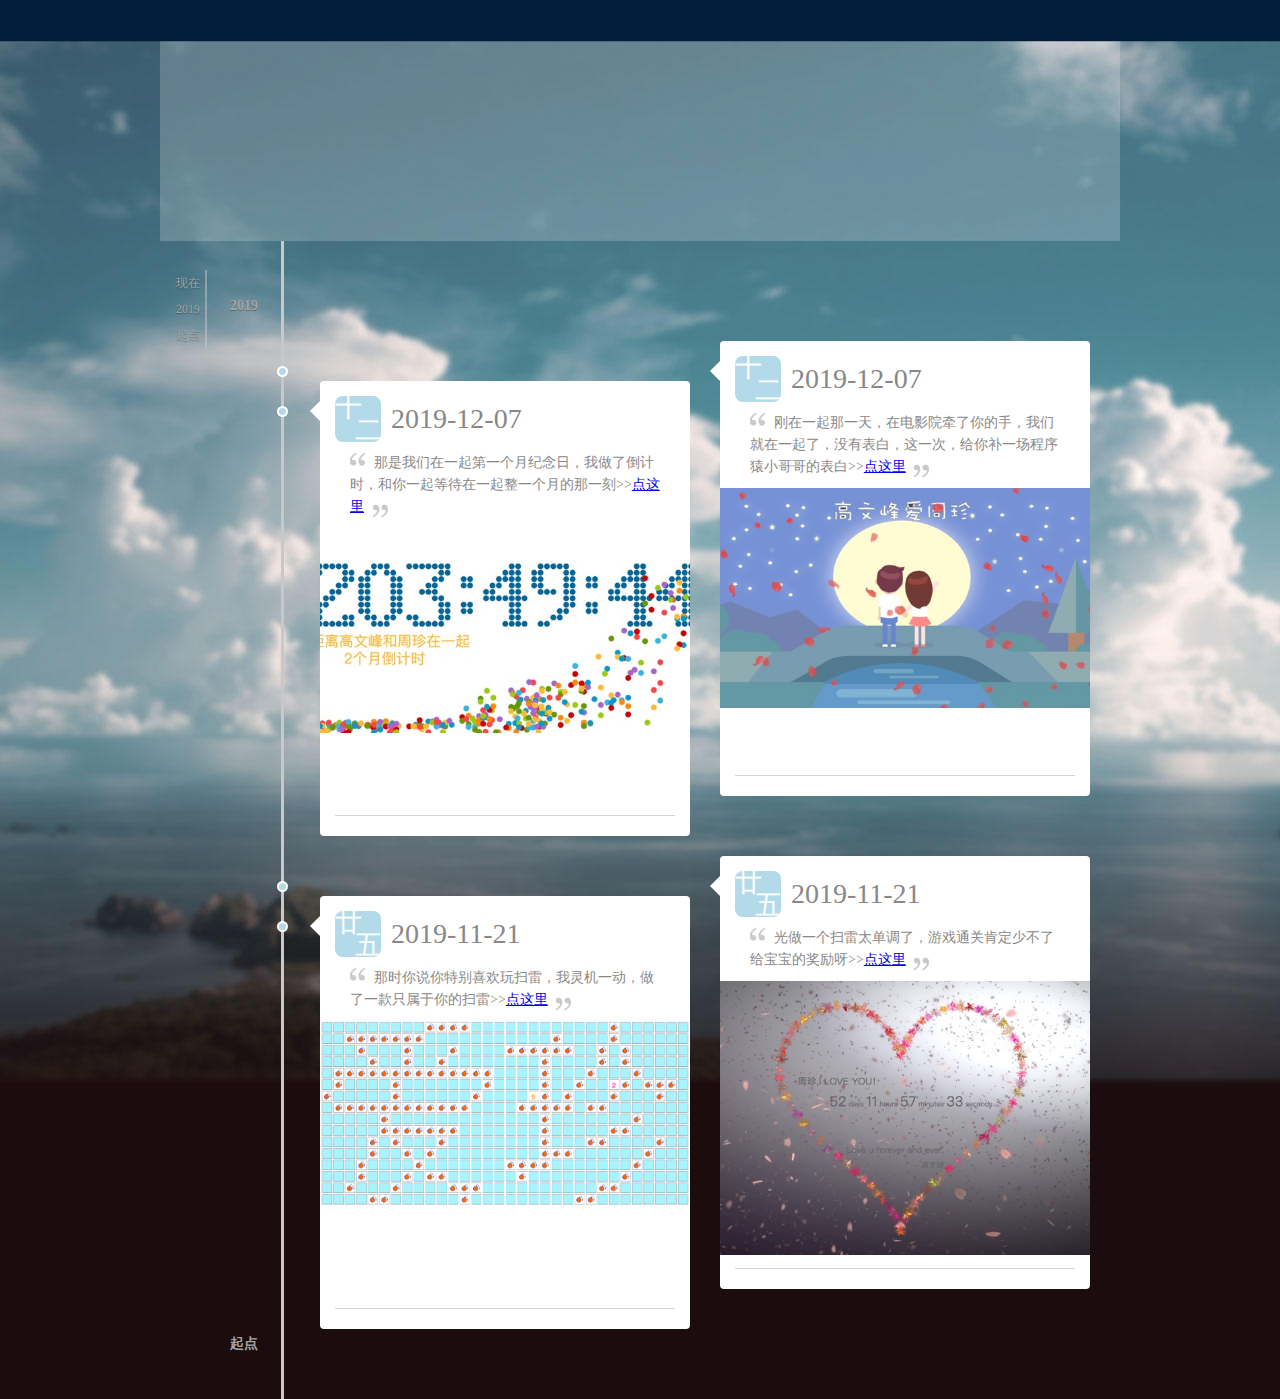
==== index.html @ 4633b2c7 "主页可以被github访问" ====
<html>
<head>
    <meta charset="utf-8">
    <title>love zhen</title>
    <style type="text/css">

        body{ background: #fff;margin: 0px;padding: 0;padding-top: 41px;background: url(images/1.jpg) #1c0c0f  center 0 no-repeat fixed;}

        .top{width: 100%;top:0px;height:41px;background-color: #001E3B;box-shadow: 0 1px 0 rgba(0, 0, 0, 0.2);position: fixed;z-index: 999;}
        .header{height: 200px;background-color: rgba(255,255,255,.2);width: 960px;margin: 0px auto;}

        .container{width: 960px;min-width:960px;margin: 0px auto;position: relative;}
        .hide{display: none;}
        .clear{clear: both;height: 40px}


        .scrubber {position: absolute;top: 29px;left: 0px;width: 47px;z-index: 999}
        .scrubber a{
            height: 26px;line-height: 26px;
            padding-right: 5px;font-size: 12px;
            color: #a5a5a5;text-decoration: none; display: block;
            border-right:2px solid #c8c8c8;
            border-right-color: rgba(200,200,200,.5);
            text-shadow: 0 1px 1px rgba(0,0,0,.3);
            text-align: right;
        }
        .scrubber a:hover,
        .scrubber a.cur{border-right-color: #7ebad0;color: #7ebad0;font-weight: bold;}
        .scrubber a:hover{text-decoration: underline;}
        .scrubber a.cur:hover{text-decoration: none;}
        
        .spine{display: block;width: 3px;height: 100%;background: #eee;}

        #scrubber  .s_month{display: none;}


        .content{min-height:1000px;padding-left: 160px;padding-top:50px;background:url(images/spine.png) repeat-y  121px 0;position: relative;}

        .c_year{
            height:30px;line-height: 30px;
            color: #a5a5a5;text-shadow: 0 1px 1px rgba(0,0,0,.3);font-weight: bold;font-size: 14px;
            position: relative;left:-90px;
            clear: both;
        }

        .c_item{width:370px;background: #fff;height: auto;margin: 20px 30px 0 0;position: relative;border-radius: 4px;color: #888;}
        .c_item_left{float: left;}
        .c_item_first{margin-top: -20px;}
        .c_item_right{float: right;}
        .c_item_right .c_i_icon_dot{left: -443px;}

        .c_i_icon_arrow{
            position: absolute;
            height: 0px;
            border-color: transparent #e2e2e2 transparent transparent;
            border-width: 10px 10px 10px 0;
            border-style: dashed solid dashed dashed;
            border-right-color: #fff;
            left: -10px;top: 20px;
        }
        .c_i_icon_dot{
            width: 11px;
            height: 11px;
            border-radius: 11px;
            position: absolute;
            left: -43px;top: 25px;   
            background: #fff;
        }
        .c_i_icon_dot_child{
            width: 7px;
            height: 7px;
            border-radius: 7px;
            position: absolute;
            left: 2px;top: 2px;   
            background: #b3dae9;
        }

        .c_i_head{padding: 15px 15px 0px 15px;}

        .c_i_head_title{height: 46px;line-height: 46px;font-size: 28px;padding: 0px 0px 10px 56px;position: relative;}
        .c_i_head_intro{
            margin-bottom: 10px;
            font-size: 14px;
            line-height: 22px;
            padding: 0 15px;
        }
        .c_i_head_title_icon{
            width: 46px;height: 46px;background-color: #b3dae9;border-radius: 8px;position: absolute;left: 0px;top: 0px;
            overflow: hidden;
            color:#fff;
            font-size: 27px;
            line-height: 23px;
        }
        .c_i_media{padding-bottom: 10px;height: 277px;overflow: hidden;}
        .c_i_footer{padding: 10px 15px;margin: 0px 15px;border-top: 1px solid #d6d6d6;font-size: 12px;color: #b2b2b2;}
        
        .c_i_footer_info{}
        .c_i_footer_info .ui_ico{
            width: 20px;
            height: 20px;
            vertical-align: middle;
            visibility: visible;
        }
        .c_i_footer_like{line-height: 20px;padding-top: 5px;}

        .c_i_footer a{color: #b2b2b2;text-decoration: none;padding-right: 10px;display: inline-block;height: 20px;}
        .c_i_footer a:hover{color: #6EB8D3;text-decoration: underline;}

        .ui_ico, .ui_icon {
            width: 15px;
            height: 15px;
            display: inline-block;
            background-repeat: no-repeat;
            font-size: 0;
            overflow: hidden;
        }
        .quote_after {
            vertical-align: bottom;
            background-image: url(images/timeline.png);
            background-position: -986px -102px;
            margin-left: 5px;
        }
        .quote_before{
            vertical-align: top;
            background-image: url(images/timeline.png);
            background-position: -986px -85px;
            margin-right: 5px;
        }
        .ico_zan {
            background-image: url(images/timeline.png);
            background-position: -883px -21px;
        }
        .ico_com {
            background-image: url(images/timeline.png);
            background-position: -897px -42px;
        }
    </style>
</head>
<body>

<!-- 模版定义 -->
<div class="hide">
    <div id="tpl_scrubber_year">
        <a href="javascript:;" onclick="showYear({year},this)" class="s_year" id="scrubber_year_{year}">{year}
            {list}
        </a>
    </div>

    <div id="tpl_scrubber_month" >
           <a href="javascript:;" class="s_month {year}_month" onclick="showMonth({year},{month},this)" id="scrubber_month_{year}{month}" >{month}月</a>
    </div>

    <div id="tpl_content_year">

        <div class="c_year" id="content_year_{year}">{year}</div>
        {list}

    </div>

    <div id="tpl_content_month">

        <div class="c_item c_item_{leftOrRight} content_date_{year}{month} {isFirst}">

            <div class="c_i_icon_arrow"></div>
            <div class="c_i_icon_dot"><div class="c_i_icon_dot_child"></div></div>

            <div class="c_i_head">

                <div class="c_i_head_title">
                    <div class="c_i_head_title_icon">{lunar}</div>
                    {date}
                </div>
                <div class="c_i_head_intro">
                    <i class="ui_ico quote_before"></i>
                    {intro}
                    <i class="ui_ico quote_after"></i>
                </div>
            </div>
            <div class="c_i_media">
                {media}
            </div>
            <div class="c_i_footer">
                <!--<div class="c_i_footer_info">-->
                        <!--<a href="javascript:void(0)" class="op_zan" title="赞">-->
                            <!--<i class="ui_ico ico_zan">赞</i>({like})</a>-->
                        <!--<a href="javascript:void(0)" class="op_pin" title="评论">-->
                            <!--<i class="ui_ico ico_com">评论</i>({comment})</a>-->
                <!--</div>-->
                <!--<div class="c_i_footer_like">-->
                    <!--{like_format}人觉得很赞-->
                <!--</div>-->
            </div>

        </div>

    </div>

</div>
<!--  网页内容 -->

    <div class="top"></div>
    <div class="header"></div>

    <div class="container">



        <div class="scrubber" id="scrubber"> <!-- 时序列表 -->
<!--
            <a href="javascript:;" onclick="scroll(0)">现在</a>

            <a href="javascript:;" onclick="showYear(2014,this)" class="s_year">2014
                <a href="#" class="s_month 2014_month">3月</a>
            </a>

            <a href="javascript:;" onclick="showYear(2015,this)" class="s_year">2015
                <a href="#" class="s_month 2015_month">3月</a>
            </a>
-->
        </div>


        <div class="content" id="content"> <!-- 内容 -->

<!--
            <div class="c_year">2014</div>

            <div class="c_item c_item_left" class="item_month_20143">

                <div class="c_i_icon_arrow"></div>
                <div class="c_i_icon_dot"><div class="c_i_icon_dot_child"></div></div>

                <div class="c_i_head">

                    <div class="c_i_head_title">
                        <div class="c_i_head_title_icon">初<br/>&nbsp;&nbsp;&nbsp;五</div>
                        2014-3-31
                    </div>
                    <div class="c_i_head_intro">
                        <i class="ui_ico quote_before"></i>
                        在这春林初盛，草长莺飞的日子，QQ空间愿你关掉电脑，放下手机，与三五好友相约青山绿水中，感受春天带来的勃勃生机···
                        <i class="ui_ico quote_after"></i>
                    </div>
                </div>
                <div class="c_i_media">


                </div>
                <div class="c_i_footer">
                    <div class="c_i_footer_info">
                            <a href="javascript:void(0)" class="op_zan" title="赞">
                                <i class="ui_ico ico_zan">赞</i>(32906)</a>
                            <a href="javascript:void(0)" class="op_pin" title="评论">
                                <i class="ui_ico ico_com">评论</i>(883)</a>
                    </div>
                    <div class="c_i_footer_like">
                        3.2万人觉得很赞
                    </div>
                </div>

            </div>
-->


        </div>
    </div>

    <script type="text/javascript" src="data.js"></script>
    <script type="text/javascript" src="timeline/fx.js"></script>
    <script type="text/javascript" src="timeline/GetLunarDay.js"></script>

    <script type="text/javascript">

//--------  公共函数

    var g = function(id){ return document.getElementById(id);}
    var getBodyW = function(){ return document.body.offsetWidth; };
    var getBodyH = function(){ return document.body.offsetHeight; };
    var getElTop = function(el){ return el.offsetTop+170; };

//--------  模版内容输出

        //  分析归类数据
        var list = {};  //  { year: { month : [ item ,item ] } }

        data.sort(function(a,b){
            return new Date(a.date).getTime() > new Date(b.date).getTime();
        })

        //  格式化数据
        for (var i = data.length - 1; i >= 0; i--) {

            var date = new Date(data[i].date);
            var year  = date.getFullYear();
            var month = date.getMonth()+1;
            var lunar = GetLunarDateString( date );

            if( !list[year] ){ list[year] = {}; }
            if( !list[year][month] ){ list[year][month] = []; }

            var item = data[i];
            item.lunar = lunar[0]+'<br>&nbsp;&nbsp;&nbsp;'+lunar[1];
            item.like_format = item.like < 10000 ? item.like : ( item.like / 10000 ).toFixed(1) + '万';

            list[year][month].push( item );
        };


        //  最终html内容
        var html_scrubber = [];
        var html_content  = [];

        //  模版
        var tpl_scrubber_year = g('tpl_scrubber_year').innerHTML.replace(/^\s*/,'').replace(/\s*$/,'');
        var tpl_scrubber_month = g('tpl_scrubber_month').innerHTML.replace(/^\s*/,'').replace(/\s*$/,'');

        var tpl_content_year = g('tpl_content_year').innerHTML.replace(/^\s*/,'').replace(/\s*$/,'');
        var tpl_content_month = g('tpl_content_month').innerHTML.replace(/^\s*/,'').replace(/\s*$/,'');

        //  构建时序和内容html
        for (year in list) {

            var scrubber_month = [];
            var content_month = [];

            var isLeft = 0;

            for (month in list[year]) {
                scrubber_month.unshift(  tpl_scrubber_month.replace(/\{year\}/g,year).replace(/\{month\}/g,month) );

                for (var i = list[year][month].length - 1; i >= 0; i--) {
                    var item = list[year][month][i];

                    isLeft = isLeft ^ 1;
                    content_month.unshift(
                        ( (i==0) ?  '<div class="clear c_month" id="c_month_'+year+'_'+month+'"></div>'   : '' ) + tpl_content_month.replace(/\{year\}/g,year).replace(/\{month\}/g,month)
                            .replace(/\{lunar\}/g,item.lunar)
                            .replace(/\{date\}/g,item.date)
                            .replace(/\{intro\}/g,item.intro)
                            .replace(/\{media\}/g,item.media)
                            .replace(/\{like\}/g,item.like)
                            .replace(/\{comment\}/g,item.comment)
                            .replace(/\{like_format\}/g,item.like_format)
                            .replace(/\{leftOrRight\}/g, isLeft ? 'left' : 'right')
                            .replace(/\{isFirst\}/g, i == 0 ? 'c_item_first' : '')
                        ) ;
                };

            };
            html_scrubber.unshift( tpl_scrubber_year.replace(/\{year\}/g,year).replace(/\{list\}/g,scrubber_month.join('') ) );

            html_content.unshift( tpl_content_year.replace(/\{year\}/g,year).replace(/\{list\}/g,content_month.join('') )  );
        };

        //  写入内容
        g('scrubber').innerHTML = '<a href="javascript:;" onclick="scrollTopTo(0)">现在</a>'+html_scrubber.join('')+'<a href="javascript:;" onclick="scrollTopTo(getBodyH())">起点</a>';
        g('content').innerHTML = html_content.join('')+ tpl_content_year.replace(/\{year\}/g,'起点').replace(/\{list\}/g,'')+'<div class="clear c_month" id="c_month_0_0"></div>'  ;



//--------  脚本处理

        //  动画卷动
        var  scrollTopTo = function( to ){
            var start =  document.body.scrollTop;
            fx( function( now , type ){  window.scroll(0,now); },start ,to );
        }


        //  展开时序
        var expandScrubber = function( year,elem ){

            var years  = document.getElementsByClassName('s_year');
            var months = document.getElementsByClassName('s_month');

            var year_months = document.getElementsByClassName(year+'_month');

            //  清理所有年份的 cur 样式
            for (var i = years.length - 1; i >= 0; i--) {
                years[i].className = 's_year';
            };
            
            //  隐藏所有的月份
            for (var i = months.length - 1; i >= 0; i--) {
                months[i].style.display = 'none';
            };

            //  展现当前年份下所有的月份
            for (var i = year_months.length - 1; i >= 0; i--) {
                year_months[i].style.display = 'block';
            };

            //  设置当前年份的 cur 样式
            elem.className = 's_year cur';
        }

        //  高亮月份
        var highlightMonth = function( year , month , elem ){
            
            var months = document.getElementsByClassName(year+'_month');
            for (var i = months.length - 1; i >= 0; i--) {
                months[i].className = months[i].className.replace('cur','');

            };
            elem.className = elem.className+' cur';
        }

        //  年份点击处理
        var showYear = function(year,elem){
            expandScrubber(year ,elem);
            var top = getElTop( g('content_year_'+year) );
            scrollTopTo( top );
            //  滚动到当前年份的位置
        }

        //  月份点击处理
        var showMonth = function( year , month ,elem ){
            var top = getElTop( document.getElementsByClassName('content_date_'+year+''+month)[0] );
            highlightMonth( year , month , elem );
            scrollTopTo( top );
        }


        //  根据窗口滚动条更新时序年份状态
        var updateScrubberOnTop = function( top ){

            var years  = g('content').getElementsByClassName('c_year');
            var tops = [];

            for (var i = 0; i <years.length ; i++) {
                tops.push( years[i].offsetTop );
            };

            for(var i = 1; i <tops.length ; i++){

                if( top > tops[i-1] && top < tops[i] ){

                    var year = years[i-1].innerHTML;

                    expandScrubber(year,g('scrubber_year_'+year));
                    return ;
                }
            }

        }

        //  根据窗口滚动条更新时序月份状态
        var updateMonthOnTop = function( top ){

            var months  = g('content').getElementsByClassName('c_month');
            var tops = [];

            for (var i = 0; i <months.length ; i++) {
                tops.push( months[i].offsetTop );
            };

            for(var i = 1; i <tops.length ; i++){

                if( top > tops[i-1] && top < tops[i] ){

                    var info  = months[i-1].id.split('_');
                    var year  = info[2];
                    var month = info[3];
                    highlightMonth( year , month , g('scrubber_month_'+year+month) );

                    return ;
                }
            }
        }

        //  滚动条事件处理; 定位时间
        window.onscroll = function(){

            var top = document.body.scrollTop ;

            if( top > 200){
                g('scrubber').style.position = 'fixed';
                g('scrubber').style.left = (getBodyW()-960)/2+ 'px';
                g('scrubber').style.top  = '60px';
            }else{
                g('scrubber').style.position = '';
                g('scrubber').style.left =     '';
                g('scrubber').style.top  =     '';
            }

            //  更新时序状态
            updateScrubberOnTop( top );
            updateMonthOnTop( top );
        }

        //  窗口改变事件处理; 保持时序列表的位置
        window.onresize = function(){
            window.onscroll();
        }
    </script>

</body>
</html>
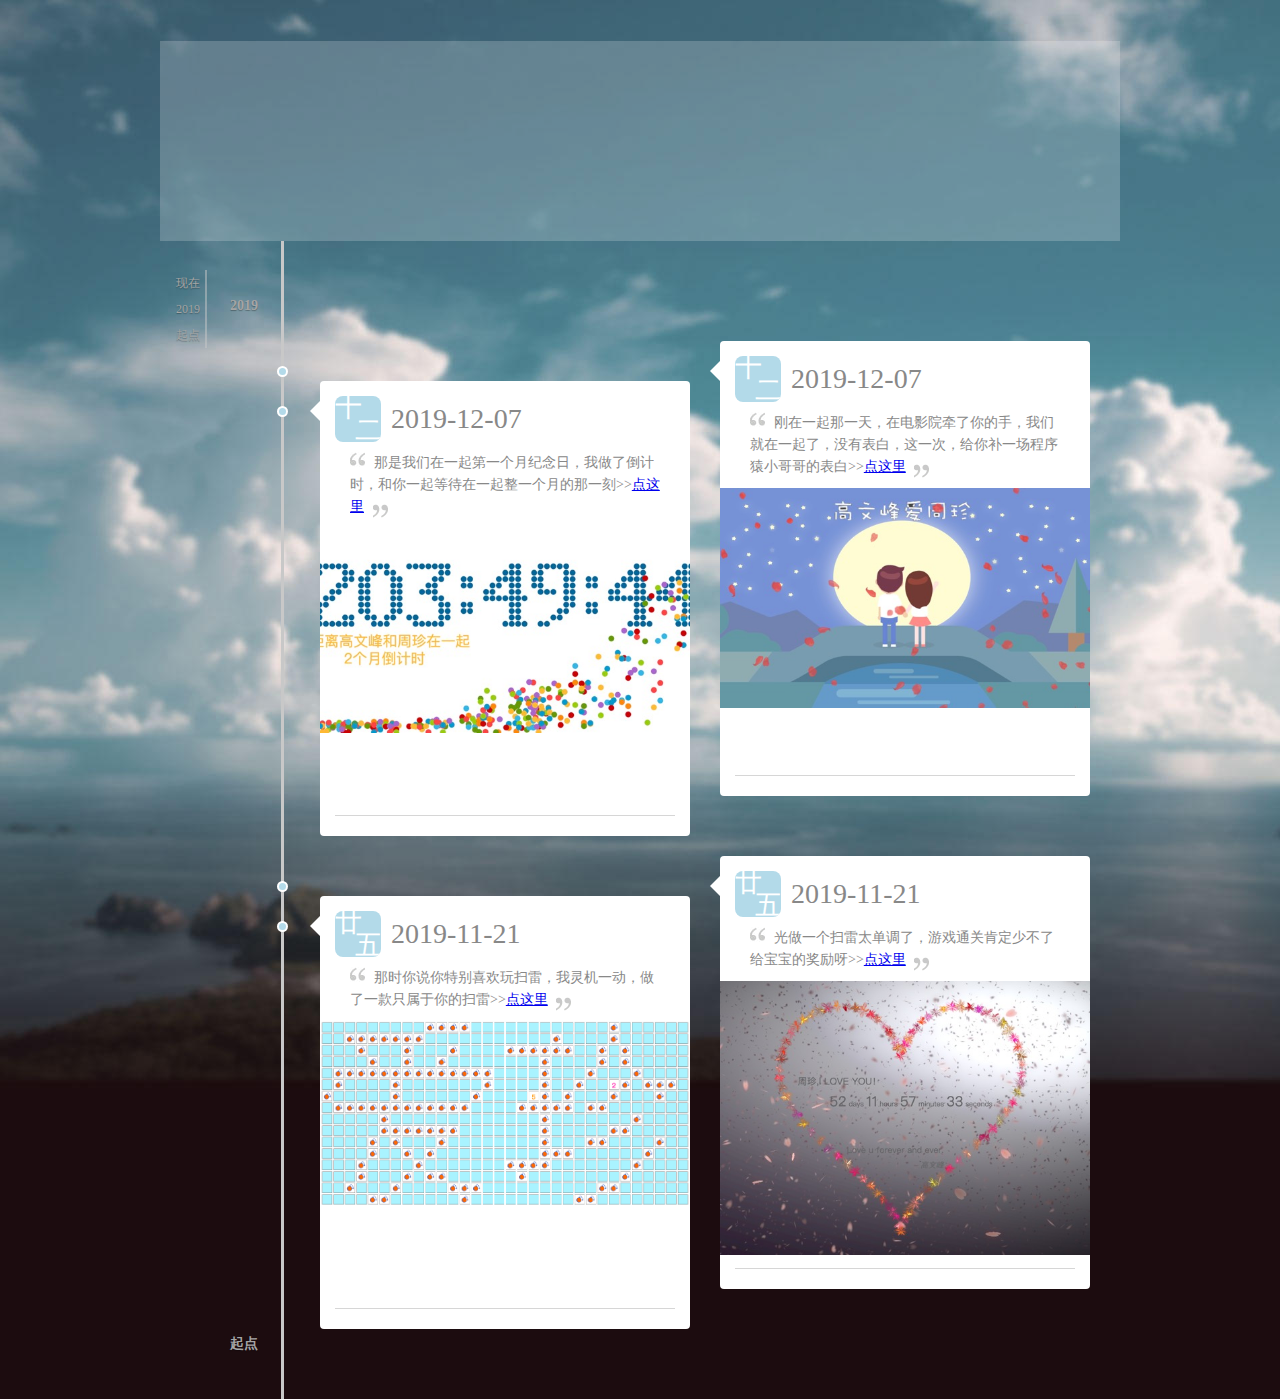
==== commit 569d8770: "头部文字" ====
--- a/index.html
+++ b/index.html
@@ -7,7 +7,20 @@
         body{ background: #fff;margin: 0px;padding: 0;padding-top: 41px;background: url(images/1.jpg) #1c0c0f  center 0 no-repeat fixed;}
 
         .top{width: 100%;top:0px;height:41px;background-color: #001E3B;box-shadow: 0 1px 0 rgba(0, 0, 0, 0.2);position: fixed;z-index: 999;}
-        .header{height: 200px;background-color: rgba(255,255,255,.2);width: 960px;margin: 0px auto;}
+        .header
+        {
+            height: 200px;
+            background-color: rgba(255,255,255,.2);
+            width: 960px;
+            margin: 0px auto;
+            overflow: hidden;
+            text-align: center;
+        }
+        .header .header_text
+        {
+            vertical-align: middle;
+            line-height: 200px;
+        }
 
         .container{width: 960px;min-width:960px;margin: 0px auto;position: relative;}
         .hide{display: none;}
@@ -198,8 +211,10 @@
 </div>
 <!--  网页内容 -->
 
-    <div class="top"></div>
-    <div class="header"></div>
+    <!--<div class="top"></div>-->
+    <div class="header">
+        <span class="header_text"></span>
+    </div>
 
     <div class="container">
 
